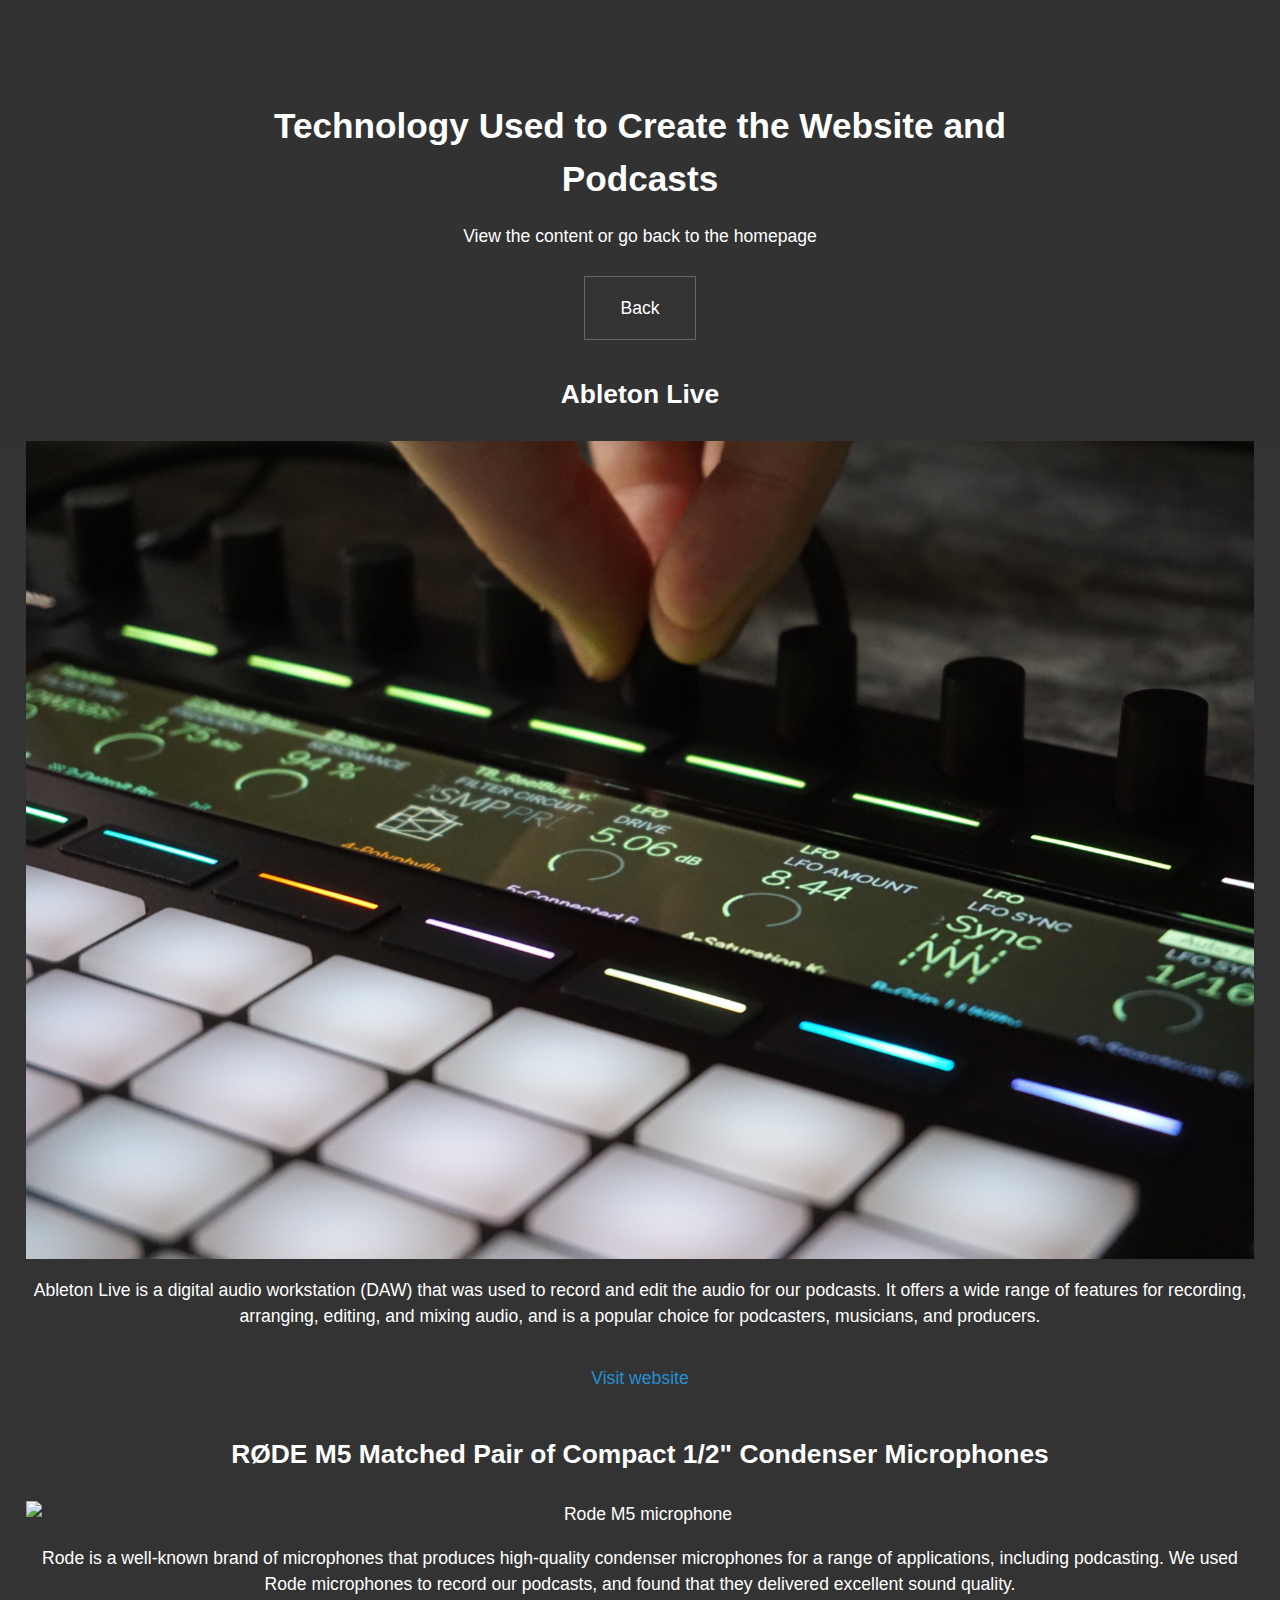
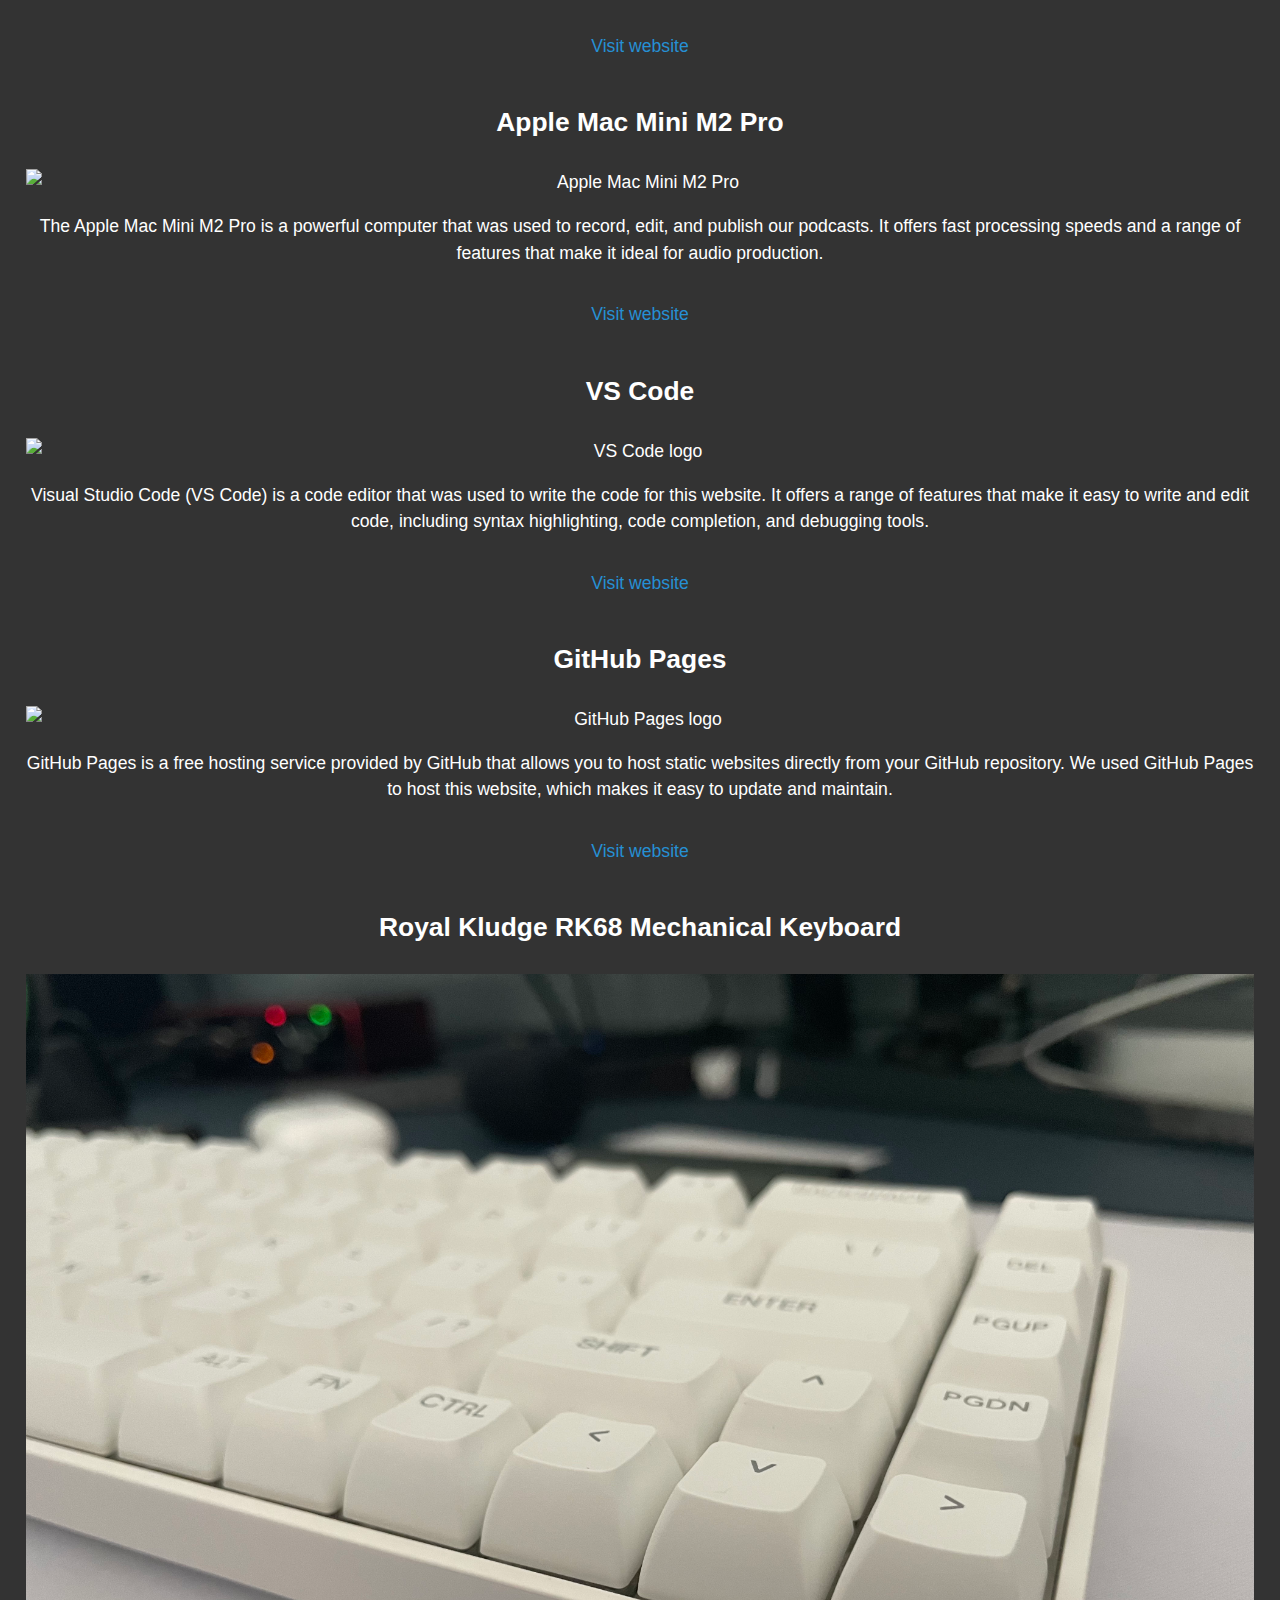
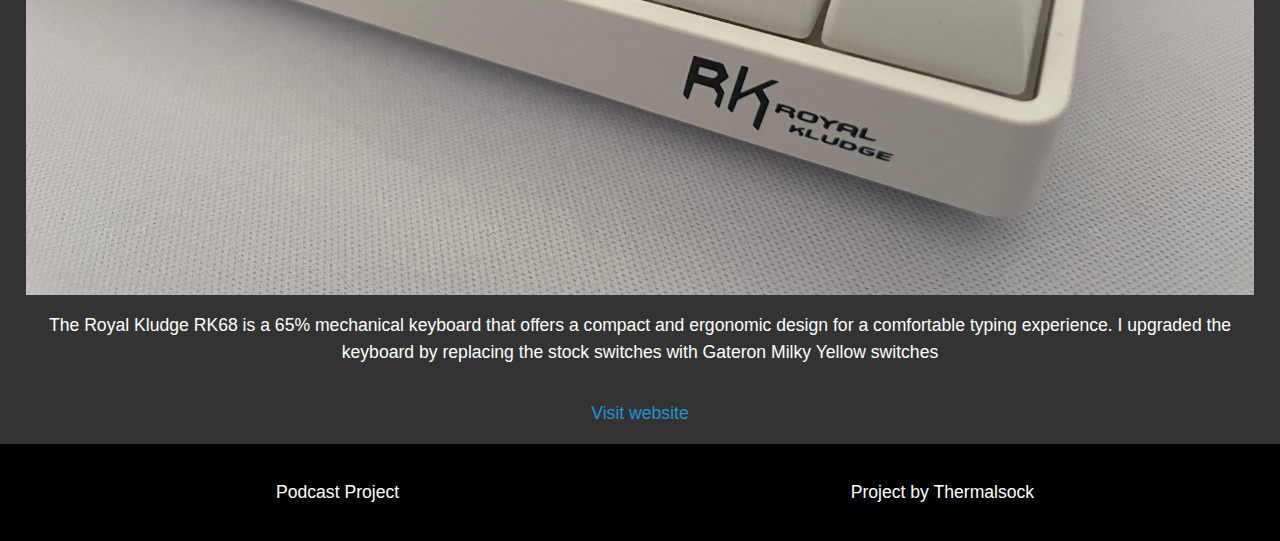
==== about.html @ 89054819 "update" ====
<!DOCTYPE html>
<html lang="en">
<head>
    <meta charset="UTF-8">
    <meta http-equiv="X-UA-Compatible" content="IE=edge">
    <meta name="viewport" content="width=device-width, initial-scale=1.0">
    <link rel="stylesheet" href="style.css">
    <title>Nathan test</title>
</head>
<body>
    <!-- Header Showcase-->
    <header id="showcase2" class="grid">
        <div class="bg-image"></div>
        <div class="content-wrap">
            <h1>Technology Used to Create the Website and Podcasts</h1>
            <p>View the content or go back to the homepage</p>
            <a href="index.html" class="btn">Back</a>
        </div>  
        
               
    </header>

    <!-- Main Area -->
    <main id="main">
        <!-- About A -->
        <section id="section-about-a">
			<div class="content-wrap">
				<h2>Ableton Live</h2>
				<img src="images/ableton.jpeg" alt="Ableton Live logo">
				<p>Ableton Live is a digital audio workstation (DAW) that was used to record and edit the audio for our podcasts. It offers a wide range of features for recording, arranging, editing, and mixing audio, and is a popular choice for podcasters, musicians, and producers.</p>
				<p><a href="https://www.ableton.com/en/live/" target="_blank">Visit website</a></p>
			</div>
			<div class="content-wrap">
				<h2>RØDE M5 Matched Pair of Compact 1/2" Condenser Microphones</h2>
				<img src="https://www.rodemic.com/assets/products/NT1/a765273b52/NT1_Main.jpg" alt="Rode M5 microphone">
				<p>Rode is a well-known brand of microphones that produces high-quality condenser microphones for a range of applications, including podcasting. We used Rode microphones to record our podcasts, and found that they delivered excellent sound quality.</p>
				<p><a href="https://www.rodemic.com/microphones/nt1" target="_blank">Visit website</a></p>
			</div>
			<div class="content-wrap">
				<h2>Apple Mac Mini M2 Pro</h2>
				<img src="https://www.apple.com/v/mac-mini/e/images/meta/og__fhv8y9imhli2_ovs6msik03g62ea.png" alt="Apple Mac Mini M2 Pro">
				<p>The Apple Mac Mini M2 Pro is a powerful computer that was used to record, edit, and publish our podcasts. It offers fast processing speeds and a range of features that make it ideal for audio production.</p>
				<p><a href="https://www.apple.com/mac-mini/" target="_blank">Visit website</a></p>
			</div>
			<div class="content-wrap">
				<h2>VS Code</h2>
				<img src="https://code.visualstudio.com/opengraphimg/opengraph-home.png" alt="VS Code logo">
				<p>Visual Studio Code (VS Code) is a code editor that was used to write the code for this website. It offers a range of features that make it easy to write and edit code, including syntax highlighting, code completion, and debugging tools.</p>
				<p><a href="https://code.visualstudio.com/" target="_blank">Visit website</a></p>
			</div>
			<div class="content-wrap">
				<h2>GitHub Pages</h2>
				<img src="https://github.githubassets.com/images/modules/open_graph/github-octocat.png" alt="GitHub Pages logo">
				<p>GitHub Pages is a free hosting service provided by GitHub that allows you to host static websites directly from your GitHub repository. We used GitHub Pages to host this website, which makes it easy to update and maintain.</p>
				<p><a href="https://pages.github.com/" target="_blank">Visit website</a></p>
			</div>
            <div class="content-wrap">
				<h2>Royal Kludge RK68 Mechanical Keyboard</h2>
				<img src="images/RK68.jpg" alt="rk68">
				<p>The Royal Kludge RK68 is a 65% mechanical keyboard that offers a compact and ergonomic design for a comfortable typing experience. I upgraded the keyboard by replacing the stock switches with Gateron Milky Yellow switches</p>
				<p><a href="https://www.rkgaming.com/" target="_blank">Visit website</a></p>
			</div>
            
        </section>      
    </main>

    <!-- Footer -->
    <footer id="main-footer" class="grid">
        <div>Podcast Project</div>
        <div>Project by Thermalsock</div>
    </footer>
</body>
</html>
---- style.css ----
/* Core Styles */
body {
    margin: 0;
    font-family: Arial, Helvetica, sans-serif;
    background: #333;
    color: #fff;
    font-size: 1.1em;
    line-height: 1.5;
    text-align: center;
}

img {
    display: block;
    width: 100%;
    height: auto;
}

h1, h2, h3 {
    margin: 0;
    padding: 1em 0;
}

p {
    margin: 0;
    padding: 1em 0;
}

a {
    text-decoration: none;
    color: #2690d4;
    transition: color 0.3s ease;
  }
  
  a:hover {
    color: #fff;
  }

.btn {
    display: inline-block;
    background: #333;
    color: #fff;
    text-decoration: none;
    padding: 1em 2em;
    border: 1px solid #666;
    margin: .5em 0;
}

.btn:hover {
    background: #eaeaea;
    color: #333;
}

/* Header Showcase */

#showcase {
    min-height: 450px;
    color: #fff;
    text-align: center;
}

#showcase .bg-image {
    position: absolute;
    background: #333 url('https://images.pexels.com/photos/1250452/pexels-photo-1250452.jpeg?auto=compress&cs=tinysrgb&w=1260&h=750&dpr=2');
    background-position: center;
    background-repeat: no-repeat;
    background-size: cover;
    width: 100%;
    height: 450px;
    z-index: -1;
    opacity: 0.2;
}

#showcase h1 {
    padding-top: 100px;
    padding-bottom: 0;
}

#showcase .content-wrap,
#section-a .content-wrap {
    padding: 0 1.5em;
}

#showcase2 .bg-image {
    position: absolute;
    background: #333 url('https://images.pexels.com/photos/6687732/pexels-photo-6687732.jpeg?auto=compress&cs=tinysrgb&w=1260&h=750&dpr=2');
    background-position: center;
    background-repeat: no-repeat;
    background-size: cover;
    width: 100%;
    height: 450px;
    z-index: -1;
    opacity: 0.2;
}

#showcase2 h1 {
    padding-top: 100px;
    padding-bottom: 0;
}

#showcase2 .content-wrap,
#section-about-a .content-wrap {
    padding: 0 1.5em;
}

/* Section A */

#section-a {
    background: #eaeaea;
    color: #333;
    padding-bottom: 2em;
}

/* Section B */

#section-b {
    padding: 2em 1em 1em;
}

#section-b ul {
    list-style: none;
    margin: 0;
    padding: 0;
}

#section-b li {
    margin-bottom: 1em;
    background: #fff;
    color: #333;
}

.card-content {
    padding: 1.5em;
}

/* Section C */

#section-c, #section-c1, #section-c2 {
    background: #fff;
    color: #333;
    padding: 2em;
}

/* Section D */

#section-d .box {
    padding: 2em;
    color: #fff;
}

#section-d .box:first-child {
    background: #3690d4;
}

/* Footer */

#main-footer {
    padding:  2em;
    background: #000;
    color: #fff;
    text-align: center;
}

#main-footer a {
    color: #2690d4;
    text-decoration: none;
}

/* Media Query */
@media(min-width: 700px) {
    /* body {display: none} */
    .grid {
        display: grid;
        grid-template-columns: 1fr repeat(2, minmax(auto, 25em)) 1fr;
    }

    #section-a .content-text {
        columns: 2;
        column-gap: 2em;
    }

    #section-a .content-text p {
        padding-top: 0;
    }

    .content-wrap, 
    #section-b ul {
        grid-column: 2/4;
    }

    .box, #main-footer div {
        grid-column: span 2;
    }

    #section-b ul {
        display: flex;
        justify-content: space-around;
    }

    #section-b li {
        width: 31%;
    }
}
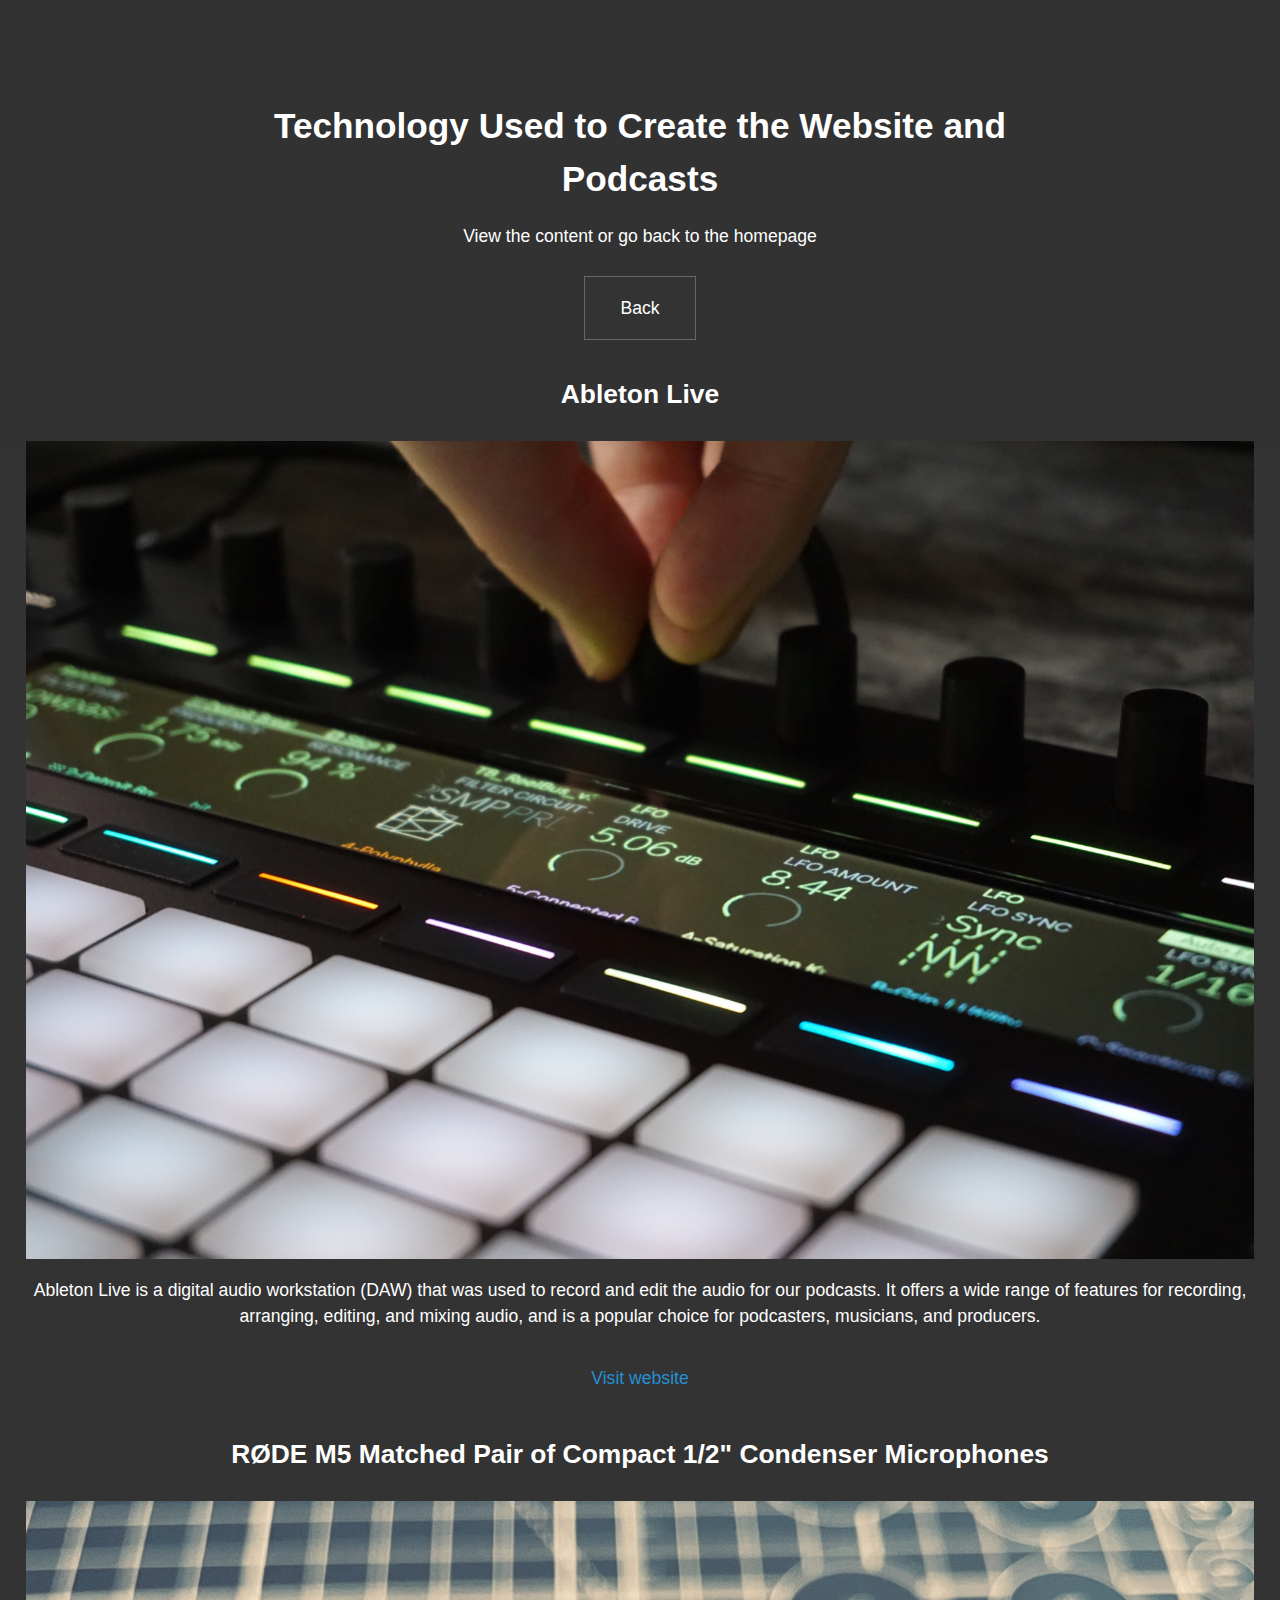
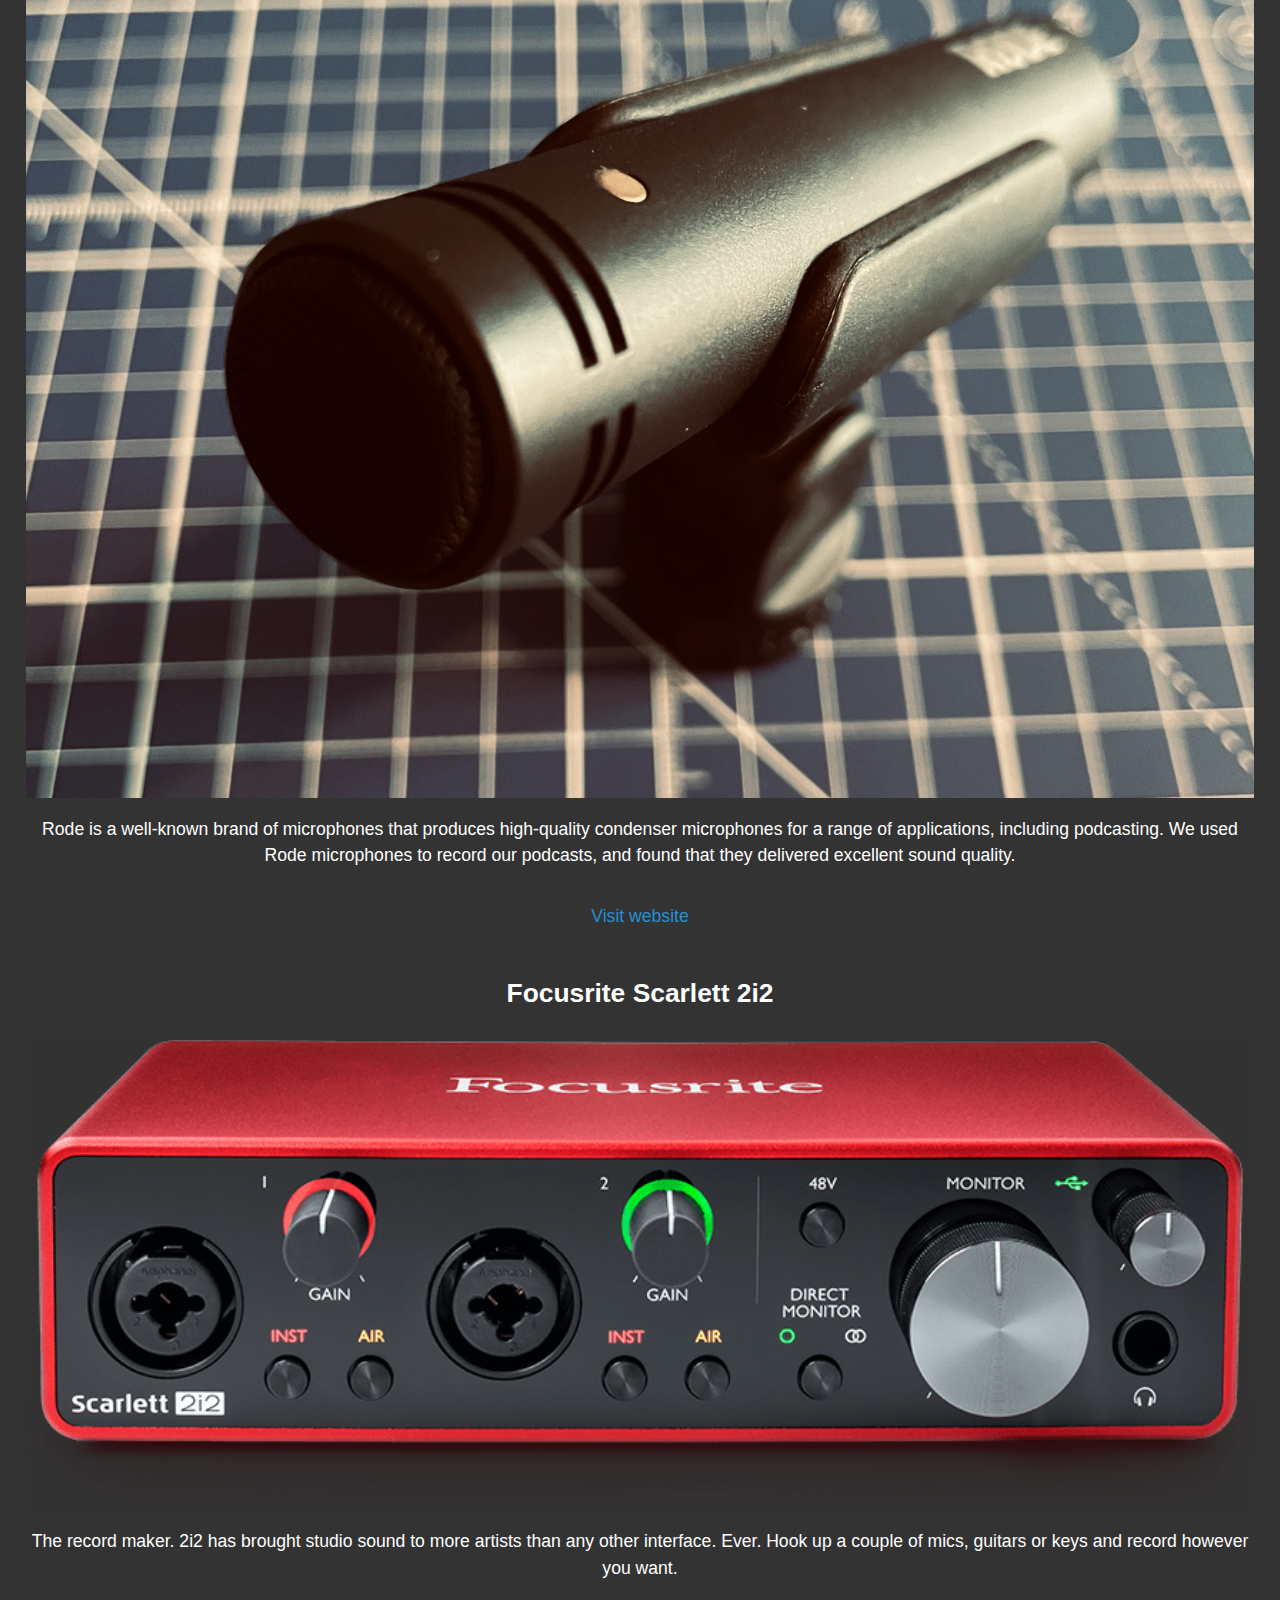
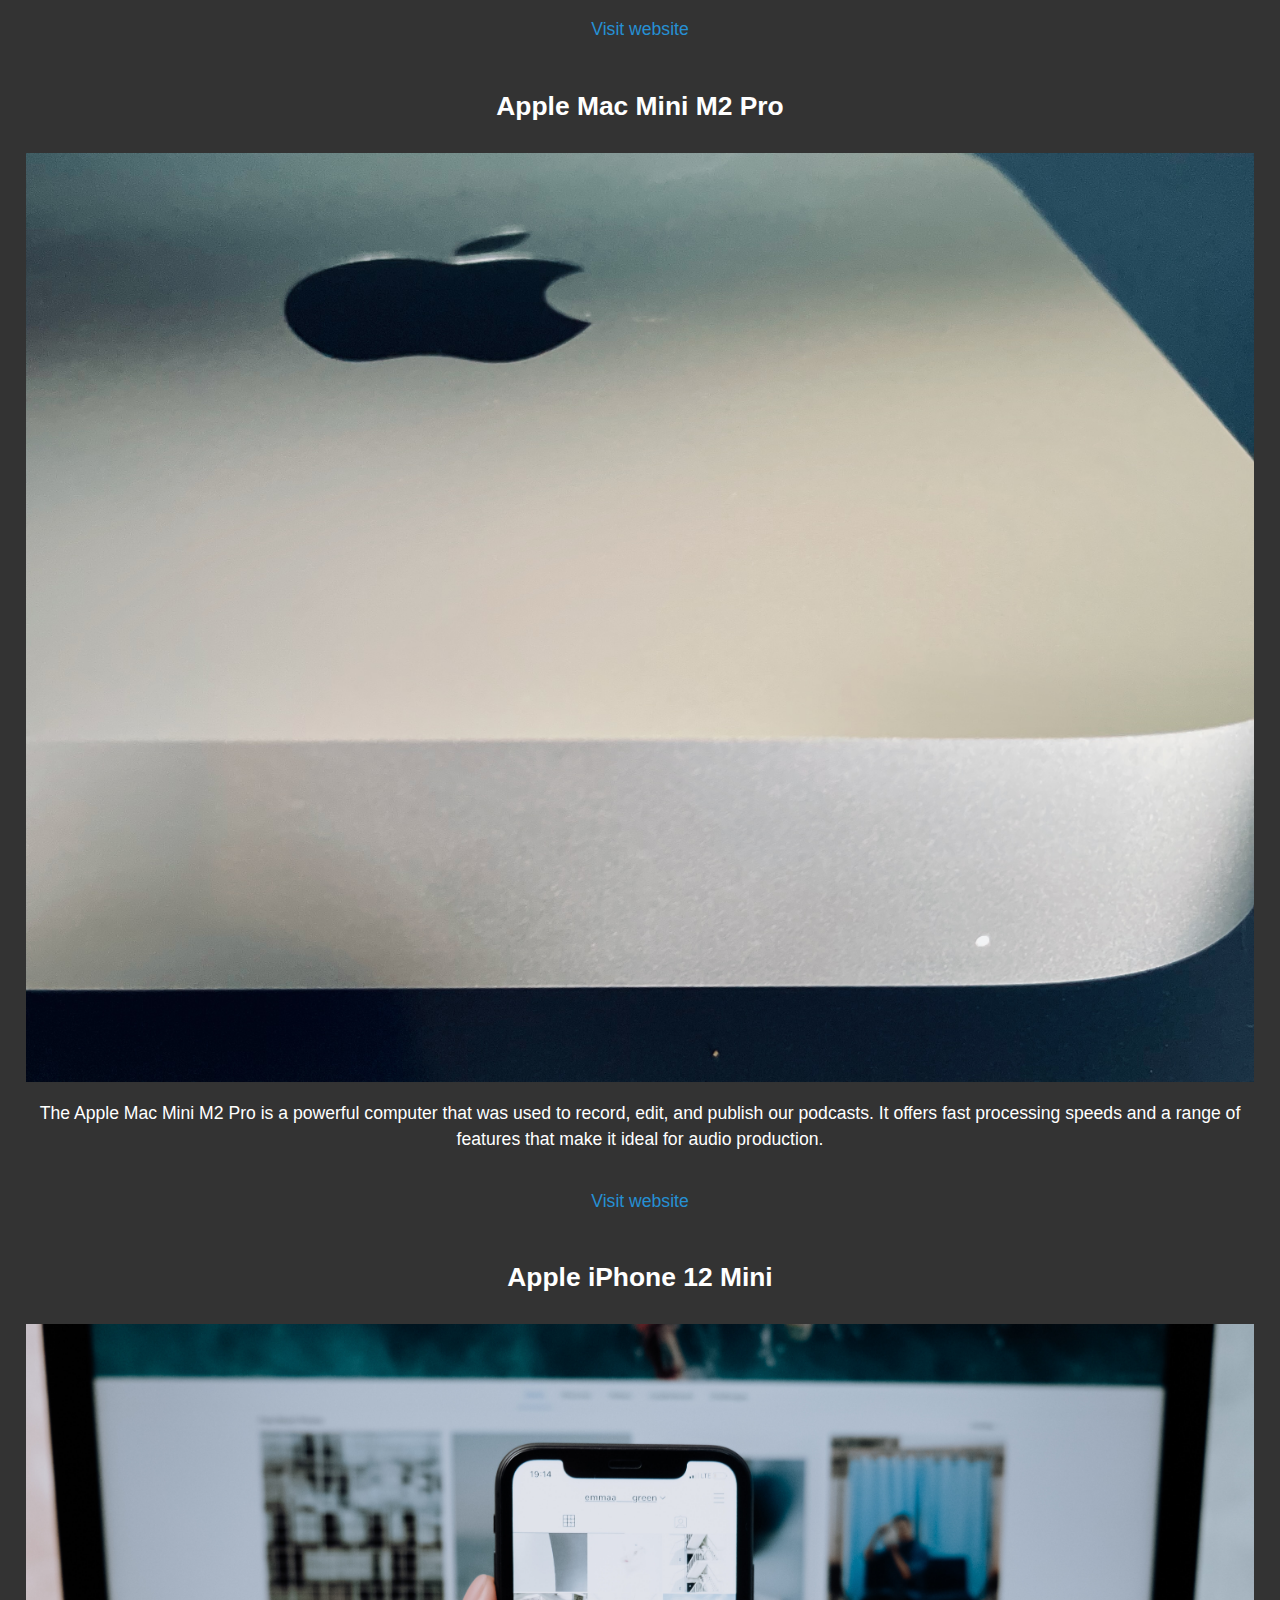
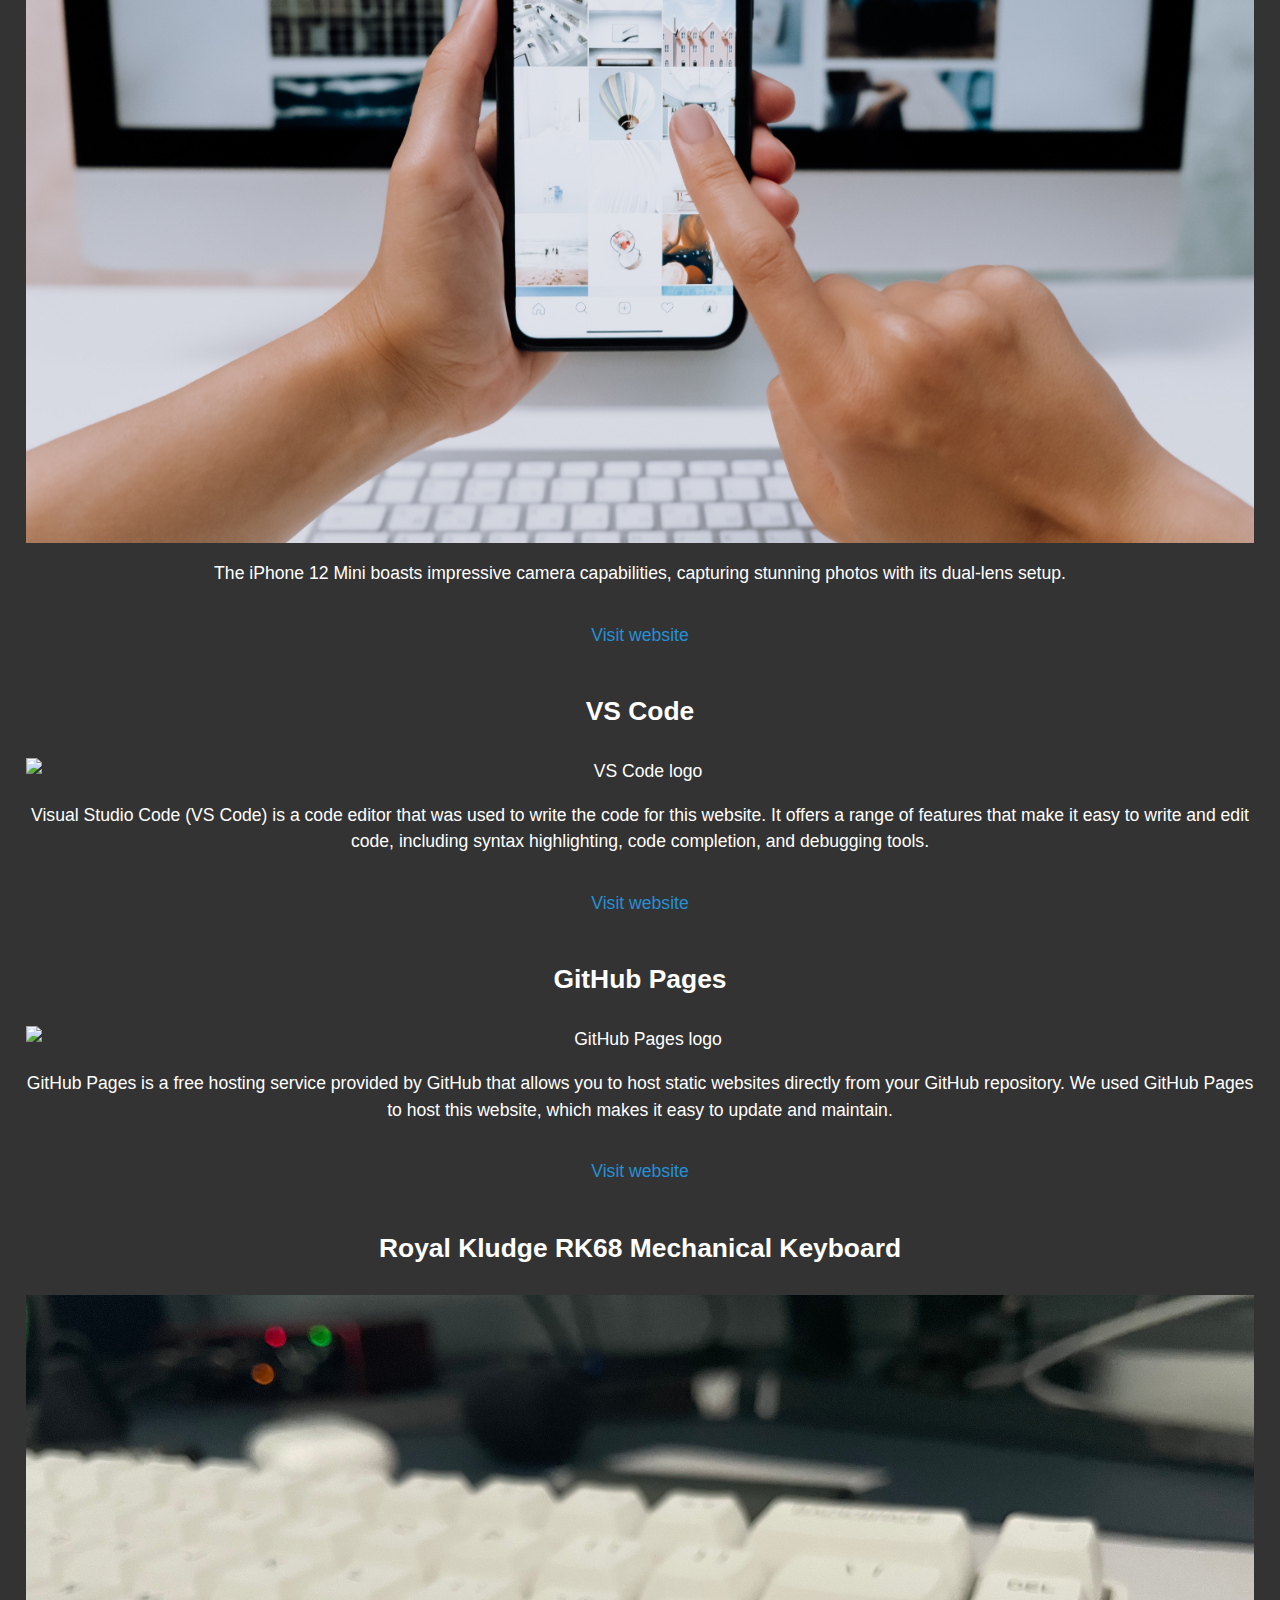
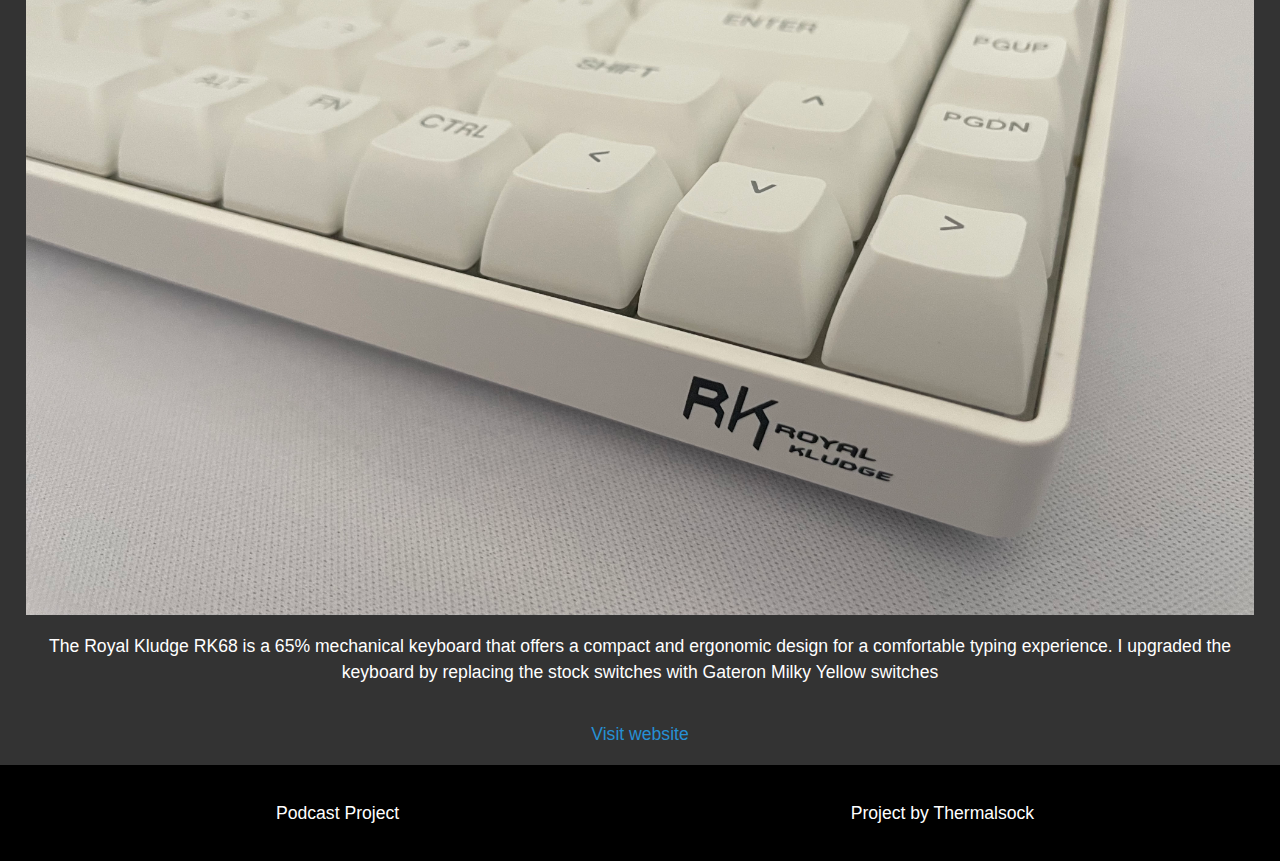
==== commit 986c007b: "update" ====
--- a/about.html
+++ b/about.html
@@ -32,15 +32,27 @@
 			</div>
 			<div class="content-wrap">
 				<h2>RØDE M5 Matched Pair of Compact 1/2" Condenser Microphones</h2>
-				<img src="https://www.rodemic.com/assets/products/NT1/a765273b52/NT1_Main.jpg" alt="Rode M5 microphone">
+				<img src="images/rode.jpeg" alt="Rode M5 microphone">
 				<p>Rode is a well-known brand of microphones that produces high-quality condenser microphones for a range of applications, including podcasting. We used Rode microphones to record our podcasts, and found that they delivered excellent sound quality.</p>
 				<p><a href="https://www.rodemic.com/microphones/nt1" target="_blank">Visit website</a></p>
 			</div>
+            <div class="content-wrap">
+				<h2>Focusrite Scarlett 2i2</h2>
+				<img src="images/scarlett-2i2.png" alt="Scarlett 2i2 3rd Gen">
+				<p>The record maker. 2i2 has brought studio sound to more artists than any other interface. Ever. Hook up a couple of mics, guitars or keys and record however you want.</p>
+				<p><a href="https://focusrite.com/en/usb-audio-interface/scarlett/scarlett-2i2" target="_blank">Visit website</a></p>
+			</div>
 			<div class="content-wrap">
 				<h2>Apple Mac Mini M2 Pro</h2>
-				<img src="https://www.apple.com/v/mac-mini/e/images/meta/og__fhv8y9imhli2_ovs6msik03g62ea.png" alt="Apple Mac Mini M2 Pro">
+				<img src="images/macmini.jpeg" alt="Apple Mac Mini M2 Pro">
 				<p>The Apple Mac Mini M2 Pro is a powerful computer that was used to record, edit, and publish our podcasts. It offers fast processing speeds and a range of features that make it ideal for audio production.</p>
 				<p><a href="https://www.apple.com/mac-mini/" target="_blank">Visit website</a></p>
+			</div>
+            <div class="content-wrap">
+				<h2>Apple iPhone 12 Mini</h2>
+				<img src="images/12 mini.jpg" alt="iPhone 12 Mini">
+				<p>The iPhone 12 Mini boasts impressive camera capabilities, capturing stunning photos with its dual-lens setup.</p>
+				<p><a href="https://www.apple.com/" target="_blank">Visit website</a></p>
 			</div>
 			<div class="content-wrap">
 				<h2>VS Code</h2>
